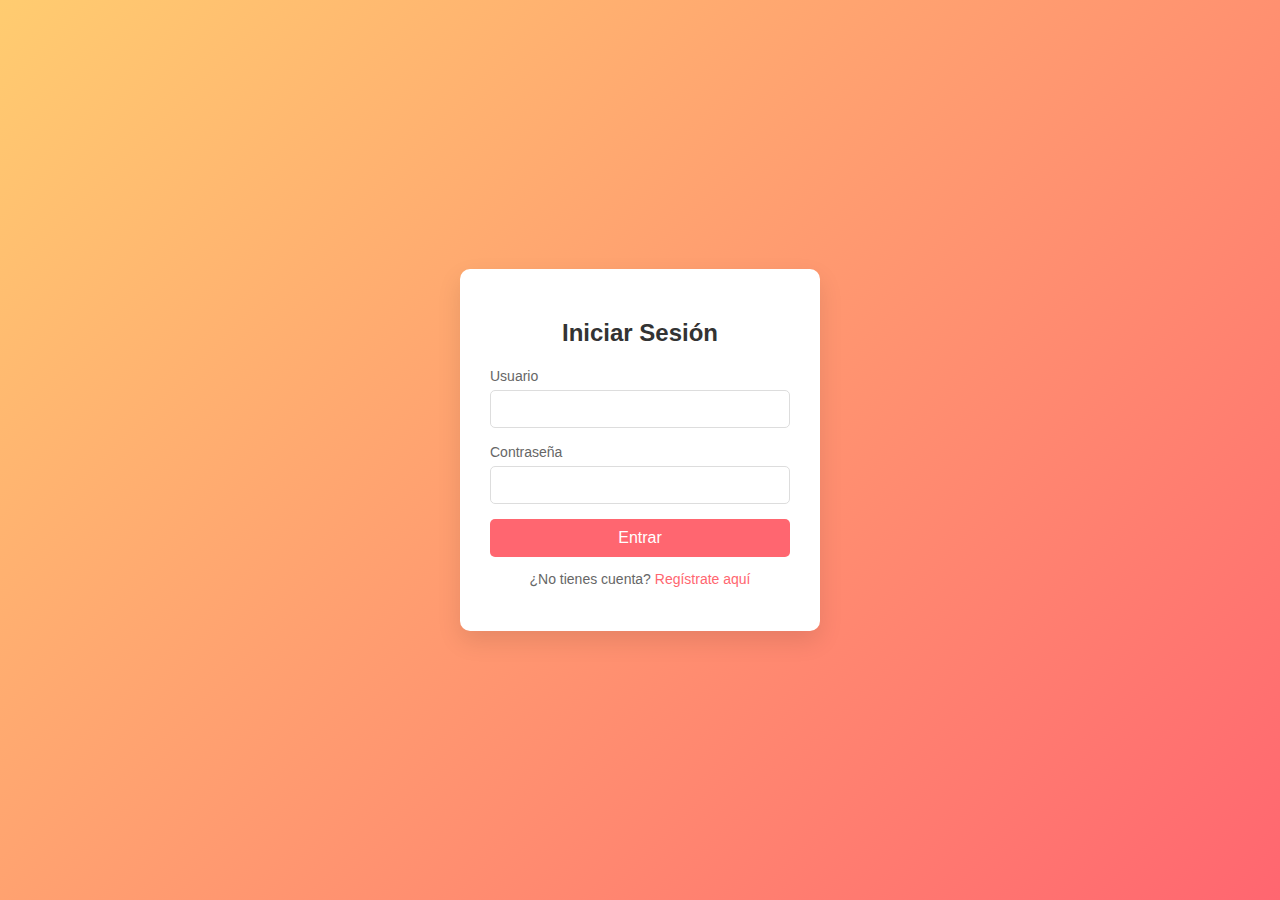
==== index.html @ 107149b9 "login4C" ====
<!DOCTYPE html>
<html lang="es">
<head>
    <meta charset="UTF-8">
    <meta name="viewport" content="width=device-width, initial-scale=1.0">
    <title>Login 4C</title>
    <link rel="stylesheet" href="styles.css">
</head>
<body>
    <div class="login-container">
        <h2>Iniciar Sesión</h2>
        <form action="#" method="post">
            <div class="input-group">
                <label for="username">Usuario</label>
                <input type="text" id="username" name="username" required>
            </div>
            <div class="input-group">
                <label for="password">Contraseña</label>
                <input type="password" id="password" name="password" required>
            </div>
            <button type="submit">Entrar</button>
        </form>
        <p>¿No tienes cuenta? <a href="#">Regístrate aquí</a></p>
    </div>
</body>
</html>
---- styles.css ----
/* Estilos generales */
body {
    font-family: 'Poppins', sans-serif;
    display: flex;
    justify-content: center;
    align-items: center;
    height: 100vh;
    margin: 0;
    background: linear-gradient(135deg, #ffcc70, #ff6670);
}

/* Contenedor del login */
.login-container {
    background-color: #ffffff;
    padding: 30px;
    border-radius: 10px;
    box-shadow: 0px 10px 25px rgba(0, 0, 0, 0.1);
    text-align: center;
    width: 300px;
}

/* Título */
.login-container h2 {
    margin-bottom: 20px;
    color: #333;
    font-size: 24px;
}

/* Estilos del formulario */
.input-group {
    margin-bottom: 15px;
    text-align: left;
}

.input-group label {
    font-size: 14px;
    color: #666;
}

.input-group input {
    width: 100%;
    padding: 10px;
    border-radius: 5px;
    border: 1px solid #ddd;
    margin-top: 5px;
    font-size: 14px;
    box-sizing: border-box;
}

/* Botón */
button {
    width: 100%;
    padding: 10px;
    background-color: #ff6670;
    color: #fff;
    border: none;
    border-radius: 5px;
    font-size: 16px;
    cursor: pointer;
    transition: background-color 0.3s ease;
}

button:hover {
    background-color: #ffcc70;
}

/* Texto pequeño */
p {
    font-size: 14px;
    color: #666;
}

p a {
    color: #ff6670;
    text-decoration: none;
    transition: color 0.3s ease;
}

p a:hover {
    color: #ffcc70;
}
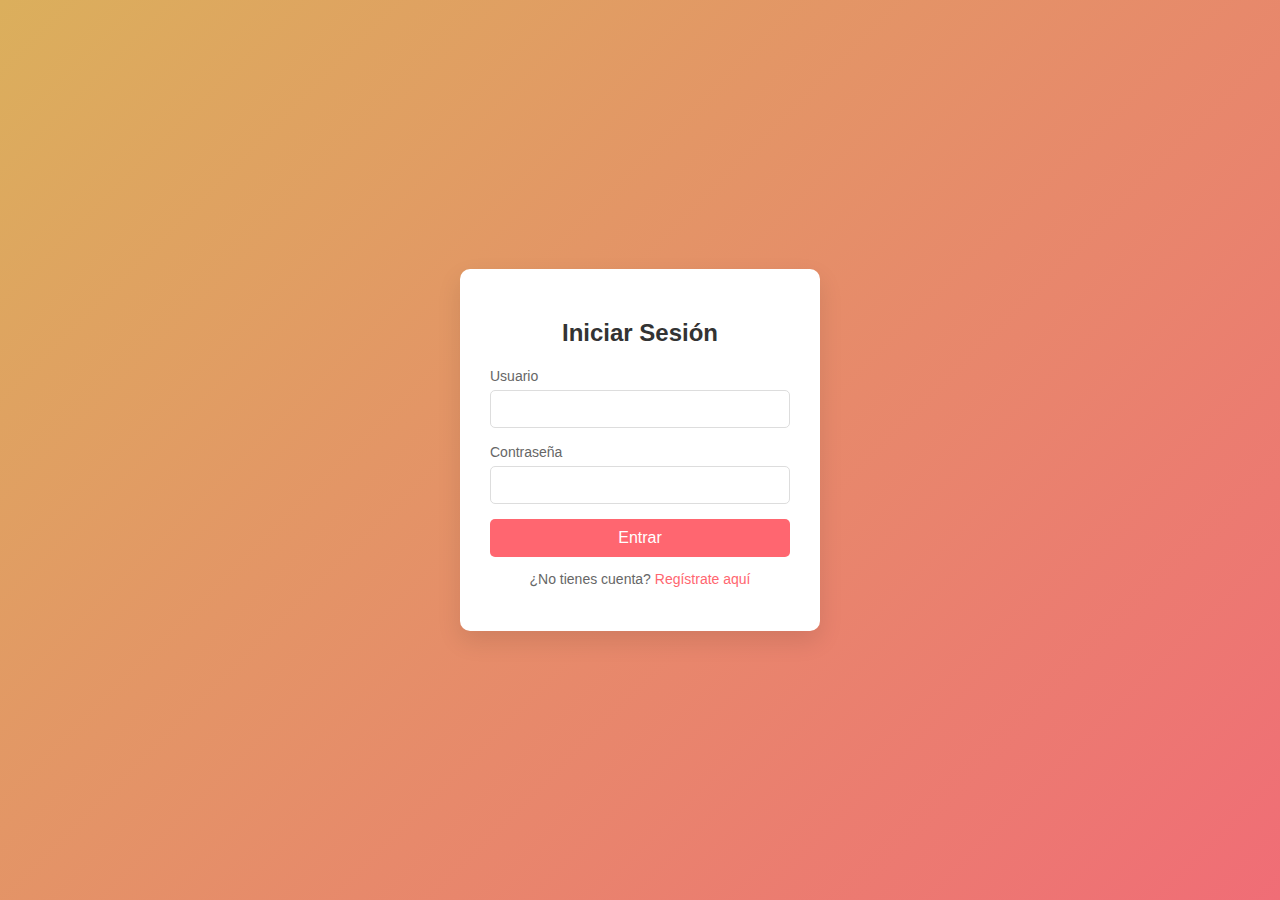
==== commit ba44241e: "login4C" ====
--- a/index.html
+++ b/index.html
@@ -9,7 +9,7 @@
 <body>
     <div class="login-container">
         <h2>Iniciar Sesión</h2>
-        <form action="#" method="post">
+        <form id="login-form" action="#" method="post">
             <div class="input-group">
                 <label for="username">Usuario</label>
                 <input type="text" id="username" name="username" required>
@@ -22,5 +22,27 @@
         </form>
         <p>¿No tienes cuenta? <a href="#">Regístrate aquí</a></p>
     </div>
+
+    <script>
+        document.getElementById('login-form').addEventListener('submit', function(e) {
+            e.preventDefault(); // Evitar recargar la página
+
+            const usernameInput = document.getElementById('username');
+            const passwordInput = document.getElementById('password');
+
+            const username = usernameInput.value;
+            const password = passwordInput.value;
+
+            // Aquí puedes enviar los datos al servidor
+            console.log('Username:', username);
+            console.log('Password:', password);
+        });
+        const registerLink = document.getElementById('register-link');
+        registerLink.addEventListener('click', function(e) {
+         e.preventDefault(); 
+    
+    console.log('Registro de nuevo usuario');
+});
+    </script>
 </body>
 </html>
--- a/styles.css
+++ b/styles.css
@@ -6,7 +6,7 @@
     align-items: center;
     height: 100vh;
     margin: 0;
-    background: linear-gradient(135deg, #ffcc70, #ff6670);
+    background: linear-gradient(135deg, #dbaf5c, #f06d76);
 }
 
 /* Contenedor del login */
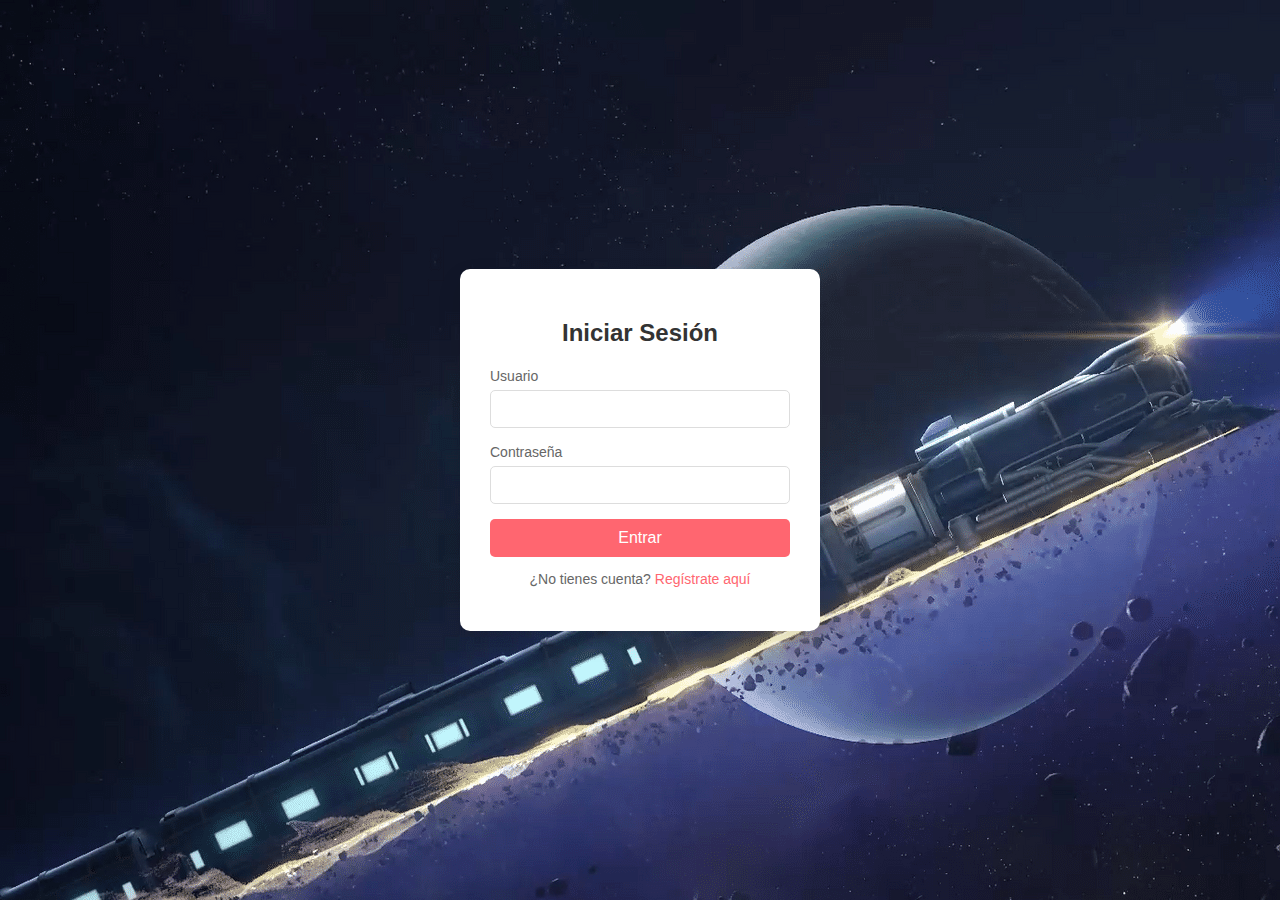
==== commit e224b209: "nuevo" ====
--- a/index.html
+++ b/index.html
@@ -25,7 +25,7 @@
 
     <script>
         document.getElementById('login-form').addEventListener('submit', function(e) {
-            e.preventDefault(); // Evitar recargar la página
+            e.preventDefault(); // Evitar recarga de la pagina
 
             const usernameInput = document.getElementById('username');
             const passwordInput = document.getElementById('password');
@@ -33,7 +33,7 @@
             const username = usernameInput.value;
             const password = passwordInput.value;
 
-            // Aquí puedes enviar los datos al servidor
+            //Aquí puedes enviar los datos al servidor
             console.log('Username:', username);
             console.log('Password:', password);
         });
@@ -44,5 +44,6 @@
     console.log('Registro de nuevo usuario');
 });
     </script>
+    
 </body>
 </html>
--- a/styles.css
+++ b/styles.css
@@ -6,7 +6,10 @@
     align-items: center;
     height: 100vh;
     margin: 0;
-    background: linear-gradient(135deg, #dbaf5c, #f06d76);
+    background:  linear-gradient(135deg, #dbaf5c, #f06d76);
+    background-image: url('zf4z6utfezua1.png'); 
+    
+    
 }
 
 /* Contenedor del login */
